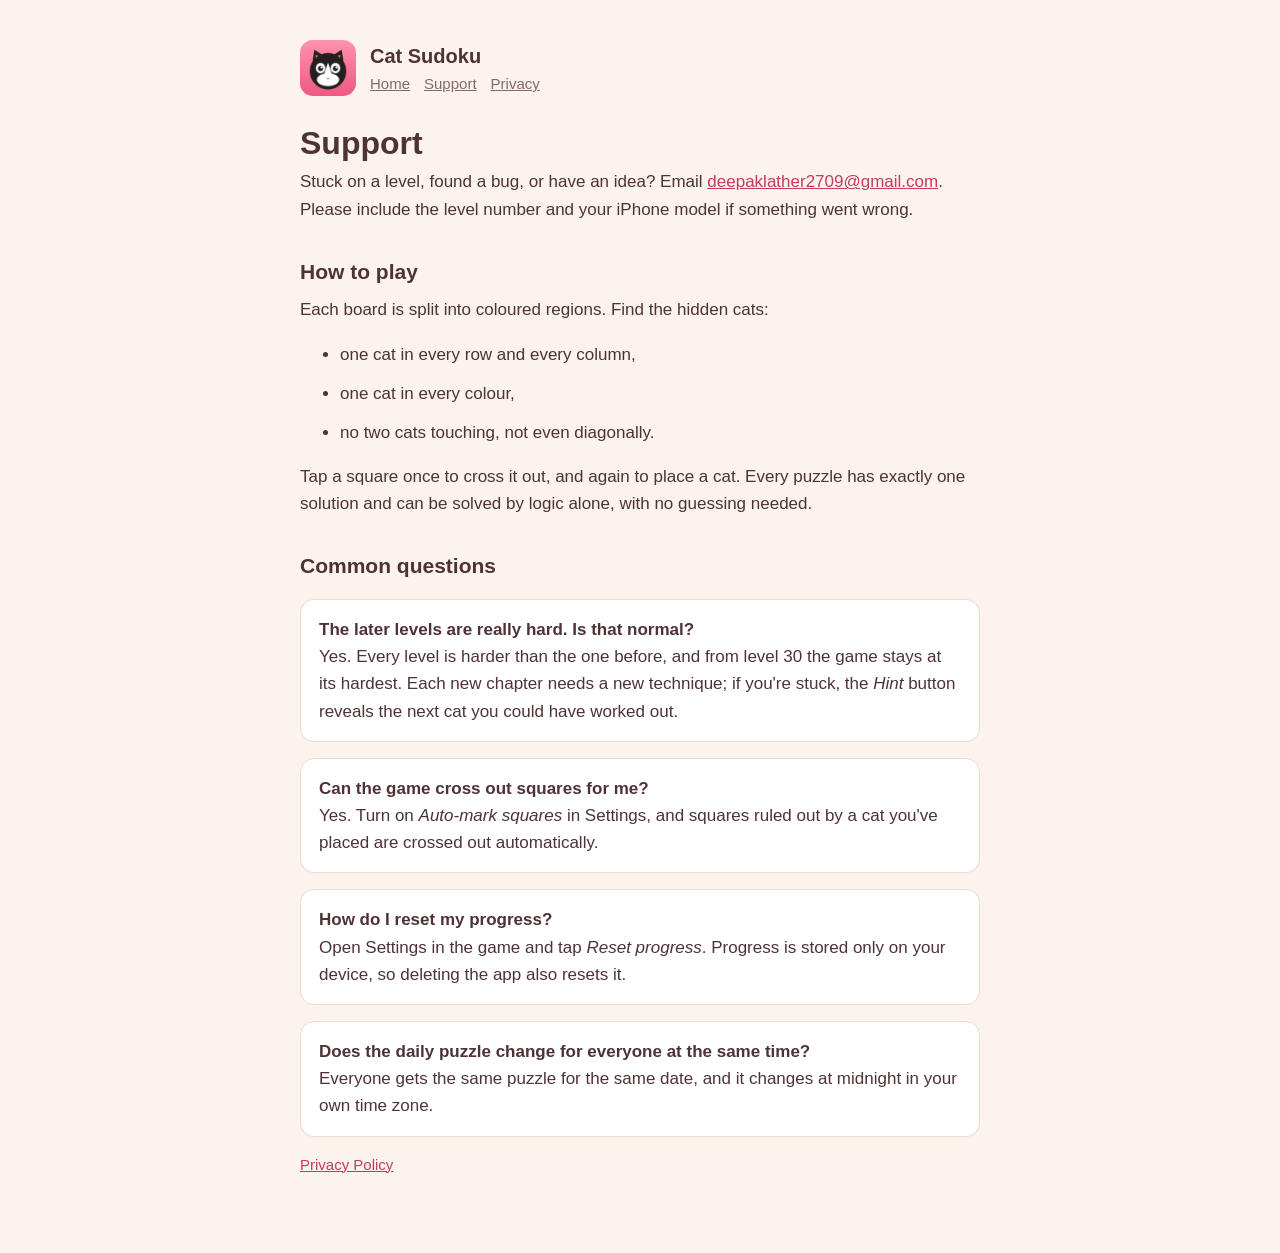
==== support.html @ 87ba6f44 "Cat Sudoku support and privacy pages" ====
<!doctype html>
<html lang="en">
<head>
<meta charset="utf-8">
<meta name="viewport" content="width=device-width, initial-scale=1">
<title>Cat Sudoku · Support</title>
<link rel="stylesheet" href="style.css">
</head>
<body>
<main>
  <header>
    <img src="icon.png" alt="">
    <div><div class="name">Cat Sudoku</div>
    <nav><a href="./">Home</a><a href="support.html">Support</a><a href="privacy.html">Privacy</a></nav></div>
  </header>
  <h1>Support</h1>
  <p>Stuck on a level, found a bug, or have an idea? Email
  <a href="mailto:deepaklather2709@gmail.com">deepaklather2709@gmail.com</a>. Please
  include the level number and your iPhone model if something went wrong.</p>

  <h2>How to play</h2>
  <p>Each board is split into coloured regions. Find the hidden cats:</p>
  <ul>
    <li>one cat in every row and every column,</li>
    <li>one cat in every colour,</li>
    <li>no two cats touching, not even diagonally.</li>
  </ul>
  <p>Tap a square once to cross it out, and again to place a cat. Every puzzle has
  exactly one solution and can be solved by logic alone, with no guessing needed.</p>

  <h2>Common questions</h2>
  <div class="card"><strong>The later levels are really hard. Is that normal?</strong><br>
  Yes. Every level is harder than the one before, and from level 30 the game stays at
  its hardest. Each new chapter needs a new technique; if you're stuck, the
  <em>Hint</em> button reveals the next cat you could have worked out.</div>
  <div class="card"><strong>Can the game cross out squares for me?</strong><br>
  Yes. Turn on <em>Auto-mark squares</em> in Settings, and squares ruled out by a cat
  you've placed are crossed out automatically.</div>
  <div class="card"><strong>How do I reset my progress?</strong><br>
  Open Settings in the game and tap <em>Reset progress</em>. Progress is stored only on
  your device, so deleting the app also resets it.</div>
  <div class="card"><strong>Does the daily puzzle change for everyone at the same time?</strong><br>
  Everyone gets the same puzzle for the same date, and it changes at midnight in your
  own time zone.</div>

  <p class="muted"><a href="privacy.html">Privacy Policy</a></p>
</main>
</body>
</html>
---- style.css ----
:root {
  --paper: #FBF3EC; --surface: #FFFFFF; --ink: #4E3336; --soft: #85696A;
  --line: #EADCD1; --accent: #C73A63;
}
@media (prefers-color-scheme: dark) {
  :root { --paper: #1E1618; --surface: #291F22; --ink: #F3E6E2; --soft: #BFA5A5;
    --line: #3F3134; --accent: #EF7A9C; color-scheme: dark; }
}
* { box-sizing: border-box; }
body { margin: 0; background: var(--paper); color: var(--ink);
  font: 17px/1.6 -apple-system, BlinkMacSystemFont, "Segoe UI", Roboto, sans-serif;
  padding-inline: 20px; padding-block: 40px 64px; }
main { max-width: 680px; margin: 0 auto; }
header { display: flex; align-items: center; gap: 14px; margin-bottom: 28px; }
header img { width: 56px; height: 56px; border-radius: 13px; }
header .name { font-weight: 700; font-size: 20px; }
header nav { font-size: 15px; color: var(--soft); }
header nav a { color: var(--soft); margin-right: 14px; }
h1 { font-size: 32px; line-height: 1.2; margin: 0 0 6px; }
h2 { font-size: 21px; margin: 32px 0 8px; }
p, li { margin: 0 0 12px; }
.muted { color: var(--soft); font-size: 15px; }
a { color: var(--accent); }
.card { background: var(--surface); border: 1px solid var(--line); border-radius: 14px;
  padding: 16px 18px; margin: 16px 0; }
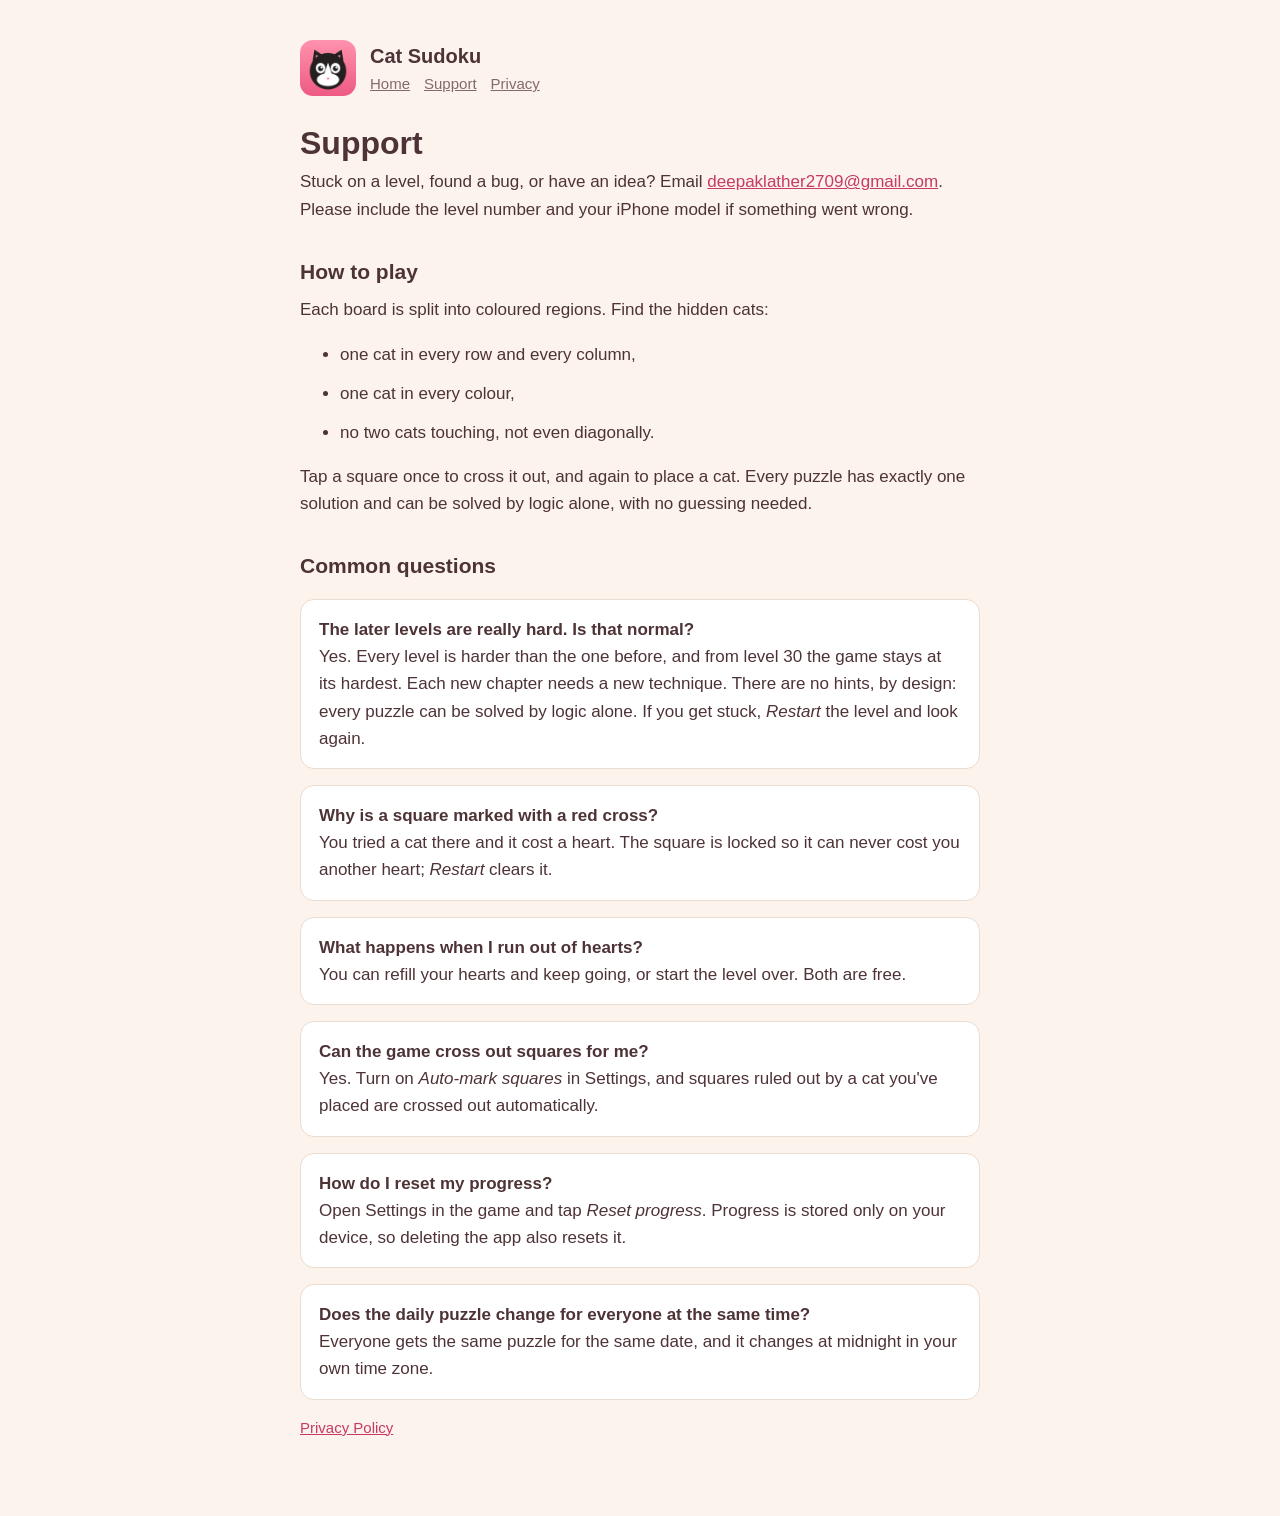
==== commit ce37e621: "Support page: no hints, locked wrong squares, hearts" ====
--- a/support.html
+++ b/support.html
@@ -31,8 +31,14 @@
   <h2>Common questions</h2>
   <div class="card"><strong>The later levels are really hard. Is that normal?</strong><br>
   Yes. Every level is harder than the one before, and from level 30 the game stays at
-  its hardest. Each new chapter needs a new technique; if you're stuck, the
-  <em>Hint</em> button reveals the next cat you could have worked out.</div>
+  its hardest. Each new chapter needs a new technique. There are no hints, by design:
+  every puzzle can be solved by logic alone. If you get stuck, <em>Restart</em> the
+  level and look again.</div>
+  <div class="card"><strong>Why is a square marked with a red cross?</strong><br>
+  You tried a cat there and it cost a heart. The square is locked so it can never
+  cost you another heart; <em>Restart</em> clears it.</div>
+  <div class="card"><strong>What happens when I run out of hearts?</strong><br>
+  You can refill your hearts and keep going, or start the level over. Both are free.</div>
   <div class="card"><strong>Can the game cross out squares for me?</strong><br>
   Yes. Turn on <em>Auto-mark squares</em> in Settings, and squares ruled out by a cat
   you've placed are crossed out automatically.</div>
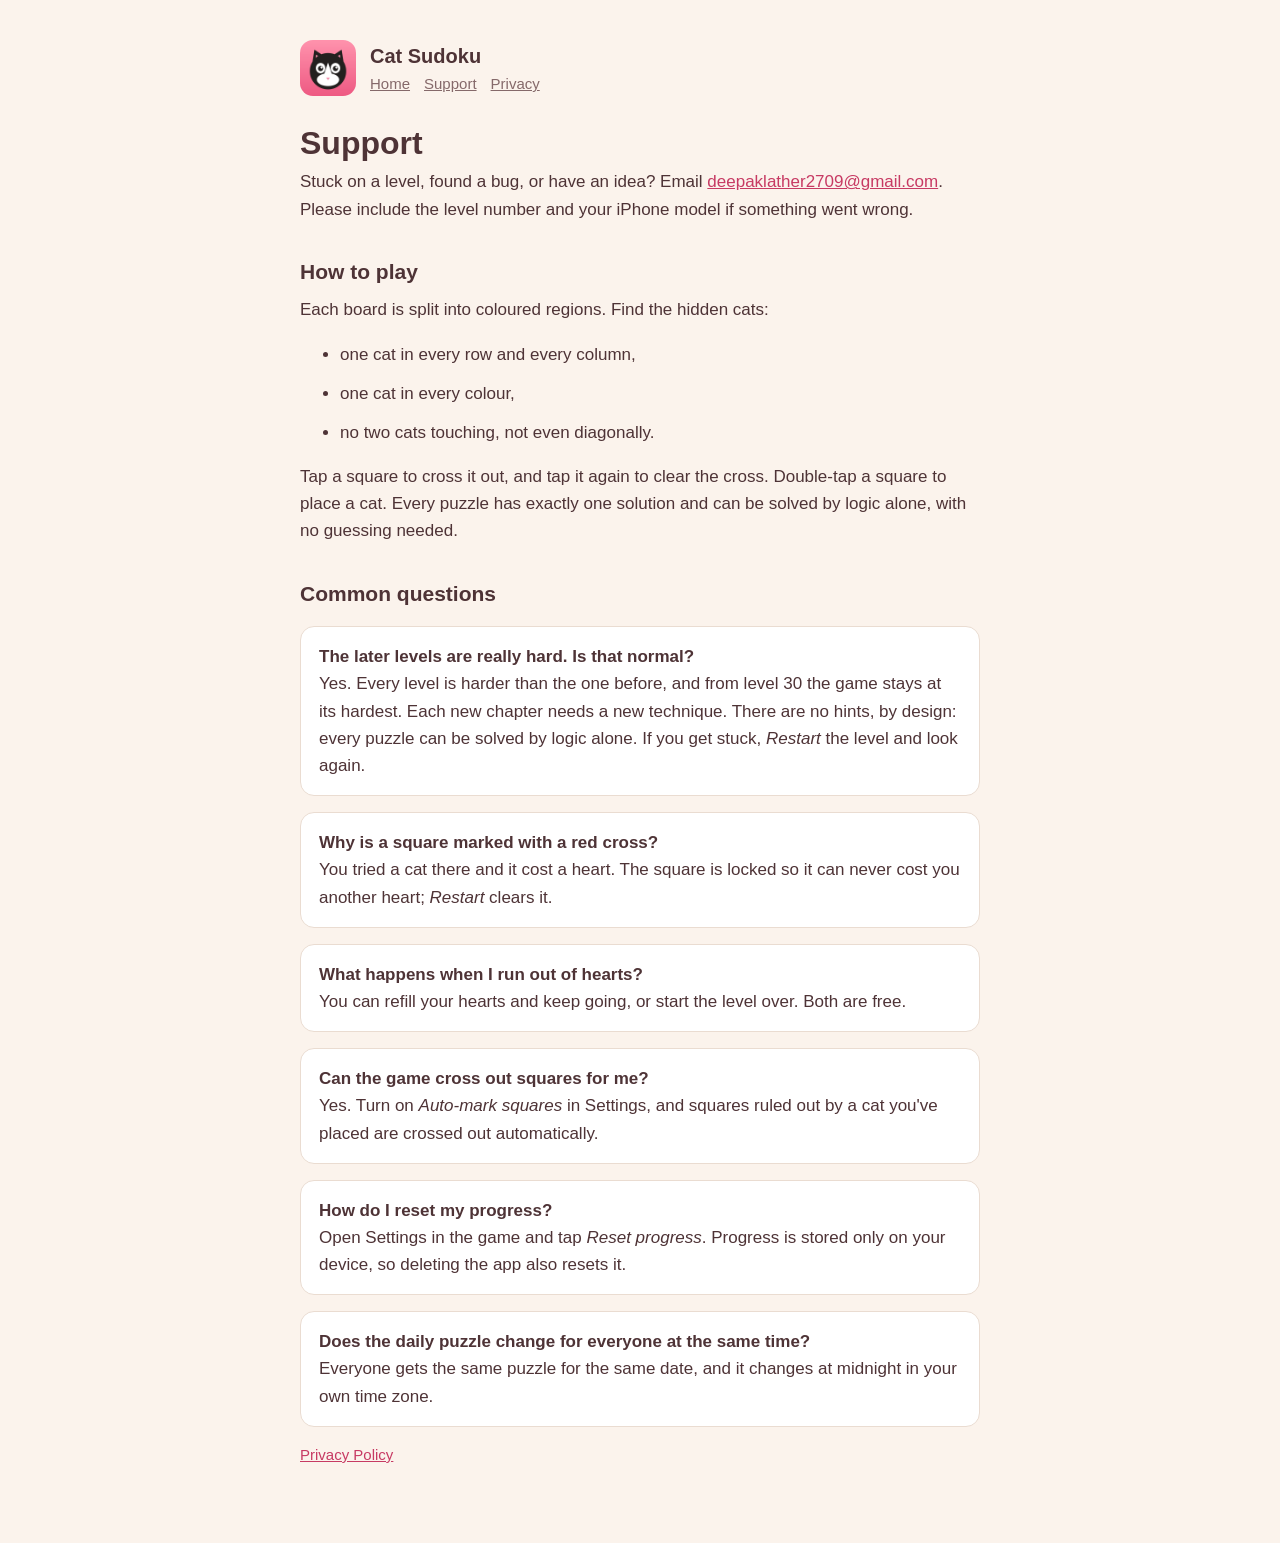
==== commit 91409cd7: "Support page: tap to cross out, double-tap for a cat" ====
--- a/support.html
+++ b/support.html
@@ -25,7 +25,7 @@
     <li>one cat in every colour,</li>
     <li>no two cats touching, not even diagonally.</li>
   </ul>
-  <p>Tap a square once to cross it out, and again to place a cat. Every puzzle has
+  <p>Tap a square to cross it out, and tap it again to clear the cross. Double-tap a square to place a cat. Every puzzle has
   exactly one solution and can be solved by logic alone, with no guessing needed.</p>
 
   <h2>Common questions</h2>
